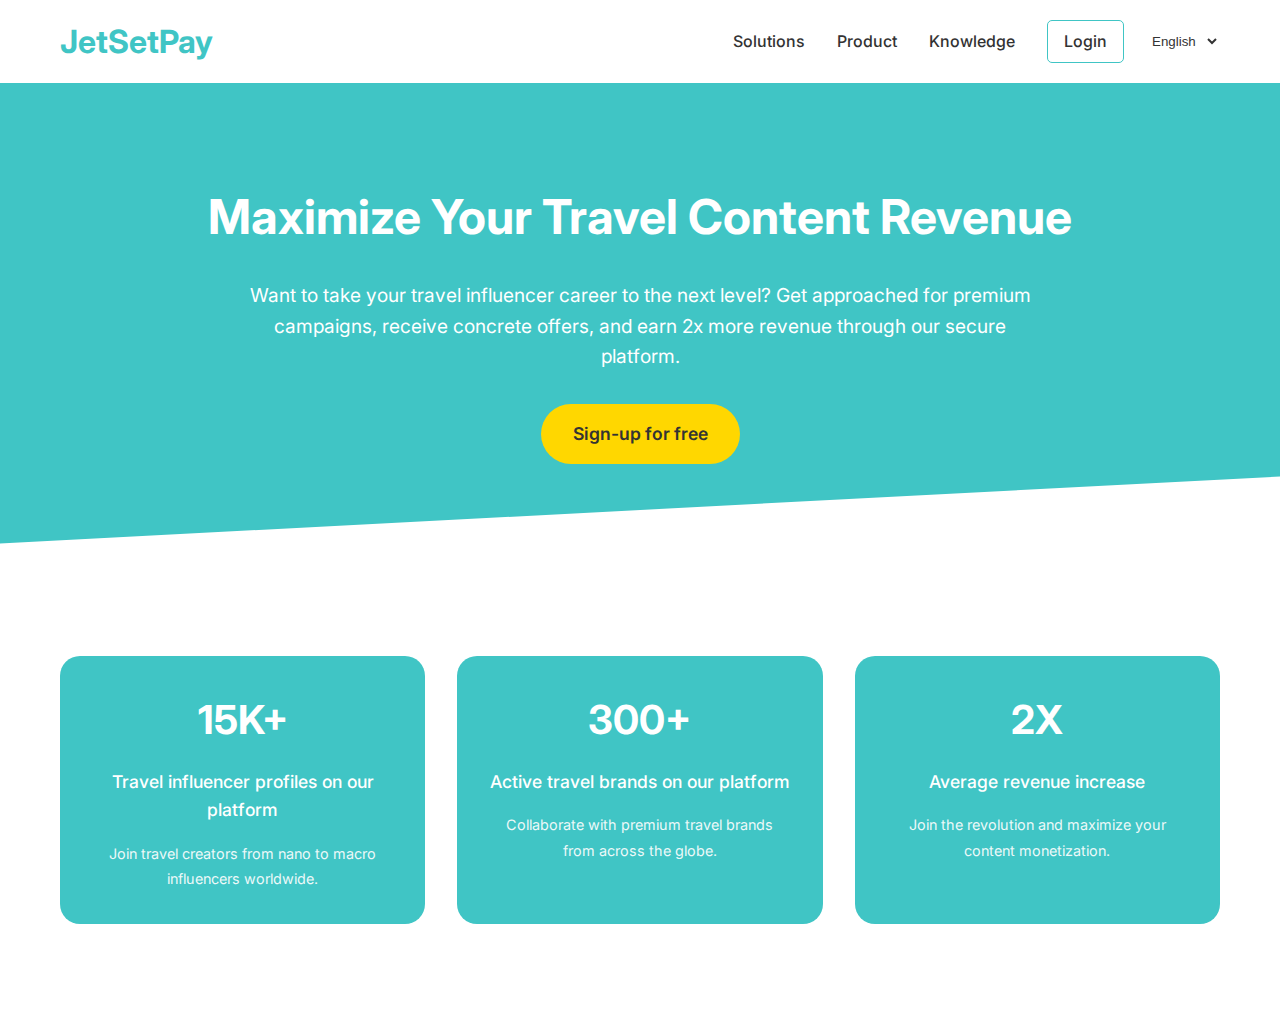
==== index.html @ 18622751 "Initial commit: Add JetSetPay landing page" ====
<!DOCTYPE html>
<html lang="en">
<head>
    <meta charset="UTF-8">
    <meta name="viewport" content="width=device-width, initial-scale=1.0">
    <title>JetSetPay - Travel Influencer Monetization Platform</title>
    <link rel="stylesheet" href="styles.css">
    <link href="https://fonts.googleapis.com/css2?family=Inter:wght@400;500;600;700&display=swap" rel="stylesheet">
</head>
<body>
    <nav class="navbar">
        <div class="container">
            <div class="logo">JetSetPay</div>
            <div class="nav-links">
                <a href="#solutions">Solutions</a>
                <a href="#product">Product</a>
                <a href="#knowledge">Knowledge</a>
                <div class="nav-right">
                    <a href="#login" class="login-btn">Login</a>
                    <select class="language-select">
                        <option value="en">English</option>
                    </select>
                </div>
            </div>
        </div>
    </nav>

    <header class="hero">
        <div class="container">
            <h1>Maximize Your Travel Content Revenue</h1>
            <p class="subtitle">Want to take your travel influencer career to the next level? Get approached for premium campaigns, receive concrete offers, and earn 2x more revenue through our secure platform.</p>
            <a href="#signup" class="cta-button">Sign-up for free</a>
        </div>
    </header>

    <section class="stats">
        <div class="container">
            <div class="stat-card">
                <h2>15K+</h2>
                <p>Travel influencer profiles on our platform</p>
                <span>Join travel creators from nano to macro influencers worldwide.</span>
            </div>
            <div class="stat-card">
                <h2>300+</h2>
                <p>Active travel brands on our platform</p>
                <span>Collaborate with premium travel brands from across the globe.</span>
            </div>
            <div class="stat-card">
                <h2>2X</h2>
                <p>Average revenue increase</p>
                <span>Join the revolution and maximize your content monetization.</span>
            </div>
        </div>
    </section>

    <script src="script.js"></script>
</body>
</html>
---- styles.css ----
:root {
    --primary-color: #40C5C5;
    --primary-dark: #35A8A8;
    --text-color: #333333;
    --white: #ffffff;
}

* {
    margin: 0;
    padding: 0;
    box-sizing: border-box;
}

body {
    font-family: 'Inter', sans-serif;
    line-height: 1.6;
    color: var(--text-color);
}

.container {
    max-width: 1200px;
    margin: 0 auto;
    padding: 0 20px;
}

/* Navbar */
.navbar {
    background: var(--white);
    padding: 1rem 0;
    box-shadow: 0 2px 4px rgba(0,0,0,0.1);
}

.navbar .container {
    display: flex;
    justify-content: space-between;
    align-items: center;
}

.logo {
    font-size: 2rem;
    font-weight: 700;
    color: var(--primary-color);
}

.nav-links {
    display: flex;
    align-items: center;
    gap: 2rem;
}

.nav-links a {
    text-decoration: none;
    color: var(--text-color);
    font-weight: 500;
}

.nav-right {
    display: flex;
    align-items: center;
    gap: 1rem;
}

.login-btn {
    padding: 0.5rem 1rem;
    border-radius: 5px;
    background: transparent;
    color: var(--primary-color);
    border: 1px solid var(--primary-color);
}

.language-select {
    padding: 0.5rem;
    border: none;
    background: transparent;
    color: var(--text-color);
}

/* Hero Section */
.hero {
    background: var(--primary-color);
    color: var(--white);
    padding: 6rem 0;
    text-align: center;
    position: relative;
    overflow: hidden;
}

.hero::after {
    content: '';
    position: absolute;
    bottom: -50px;
    left: 0;
    width: 100%;
    height: 100px;
    background: var(--white);
    transform: skewY(-3deg);
}

.hero h1 {
    font-size: 3rem;
    margin-bottom: 1.5rem;
    font-weight: 700;
}

.hero .subtitle {
    font-size: 1.2rem;
    max-width: 800px;
    margin: 0 auto 2rem;
}

.cta-button {
    display: inline-block;
    padding: 1rem 2rem;
    background: #FFD700;
    color: var(--text-color);
    text-decoration: none;
    border-radius: 50px;
    font-weight: 600;
    font-size: 1.1rem;
    transition: transform 0.3s ease;
}

.cta-button:hover {
    transform: translateY(-2px);
}

/* Stats Section */
.stats {
    padding: 6rem 0;
    background: var(--white);
}

.stats .container {
    display: grid;
    grid-template-columns: repeat(3, 1fr);
    gap: 2rem;
}

.stat-card {
    background: var(--primary-color);
    color: var(--white);
    padding: 2rem;
    border-radius: 20px;
    text-align: center;
    transition: transform 0.3s ease;
}

.stat-card:hover {
    transform: translateY(-5px);
}

.stat-card h2 {
    font-size: 2.5rem;
    margin-bottom: 1rem;
}

.stat-card p {
    font-size: 1.1rem;
    margin-bottom: 1rem;
    font-weight: 500;
}

.stat-card span {
    font-size: 0.9rem;
    opacity: 0.9;
}

/* Responsive Design */
@media (max-width: 768px) {
    .stats .container {
        grid-template-columns: 1fr;
    }
    
    .nav-links {
        display: none;
    }
    
    .hero h1 {
        font-size: 2rem;
    }
}
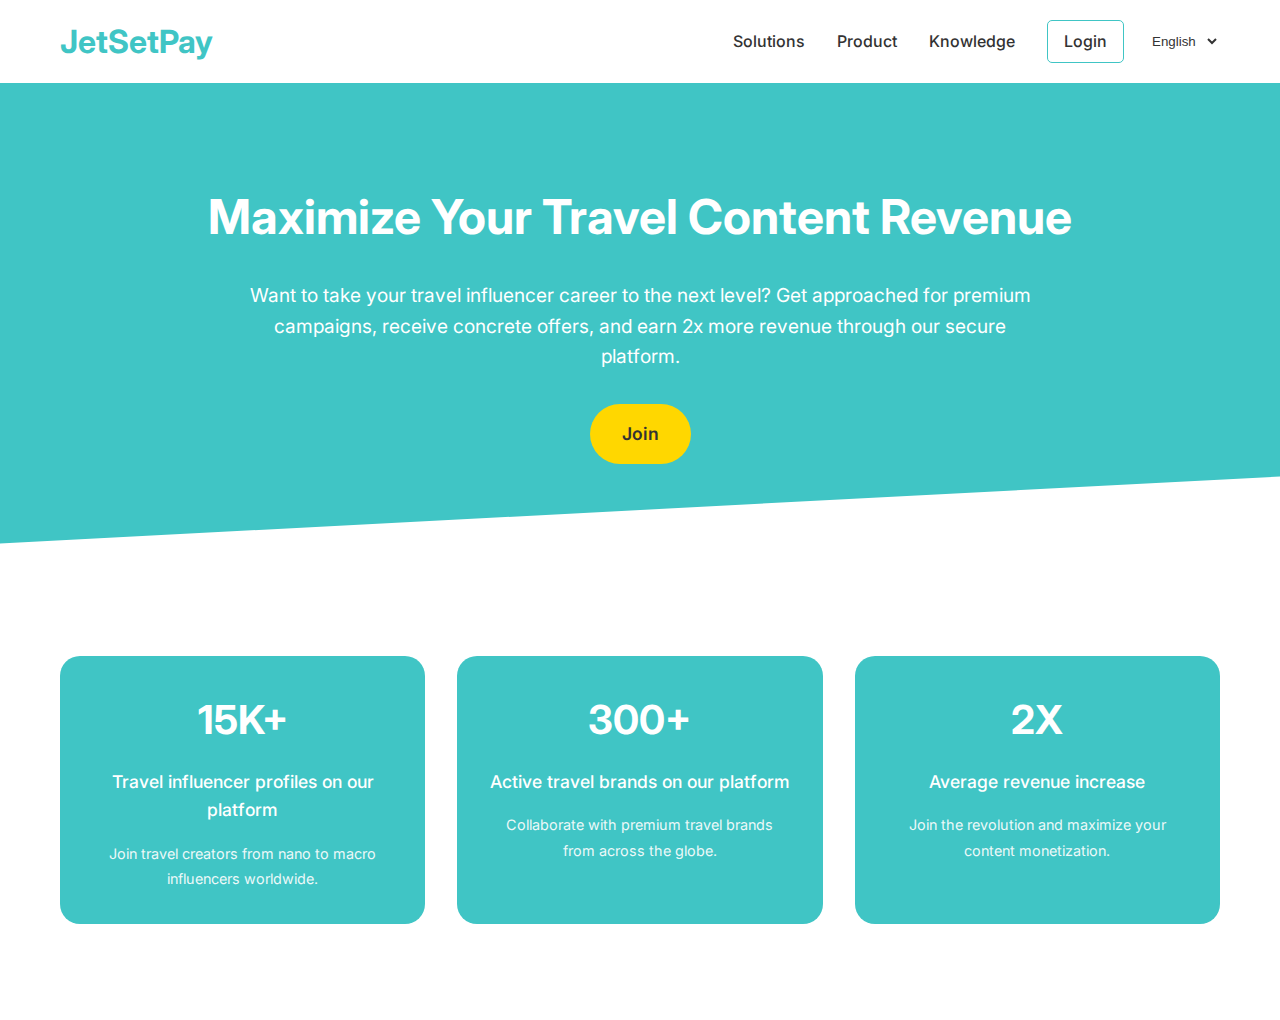
==== commit c1d9a11c: "Add signup page with form and success modal" ====
--- a/index.html
+++ b/index.html
@@ -29,7 +29,7 @@
         <div class="container">
             <h1>Maximize Your Travel Content Revenue</h1>
             <p class="subtitle">Want to take your travel influencer career to the next level? Get approached for premium campaigns, receive concrete offers, and earn 2x more revenue through our secure platform.</p>
-            <a href="#signup" class="cta-button">Sign-up for free</a>
+            <a href="signup.html" class="cta-button">Join</a>
         </div>
     </header>
 
--- a/styles.css
+++ b/styles.css
@@ -178,4 +178,123 @@
     .hero h1 {
         font-size: 2rem;
     }
+} 
+
+/* Signup Section */
+.signup-section {
+    padding: 4rem 0;
+    background: var(--white);
+    min-height: calc(100vh - 80px);
+    display: flex;
+    align-items: center;
+}
+
+.signup-form {
+    max-width: 500px;
+    margin: 0 auto;
+    padding: 2rem;
+    background: white;
+    border-radius: 10px;
+    box-shadow: 0 4px 6px rgba(0, 0, 0, 0.1);
+}
+
+.signup-form h1 {
+    color: var(--text-color);
+    margin-bottom: 1rem;
+    text-align: center;
+}
+
+.signup-form .subtitle {
+    text-align: center;
+    color: #666;
+    margin-bottom: 2rem;
+}
+
+.form-group {
+    margin-bottom: 1.5rem;
+}
+
+.form-group label {
+    display: block;
+    margin-bottom: 0.5rem;
+    color: var(--text-color);
+    font-weight: 500;
+}
+
+.form-group input {
+    width: 100%;
+    padding: 0.75rem;
+    border: 1px solid #ddd;
+    border-radius: 5px;
+    font-size: 1rem;
+    transition: border-color 0.3s ease;
+}
+
+.form-group input:focus {
+    border-color: var(--primary-color);
+    outline: none;
+}
+
+.submit-button {
+    width: 100%;
+    padding: 1rem;
+    background: var(--primary-color);
+    color: white;
+    border: none;
+    border-radius: 5px;
+    font-size: 1rem;
+    font-weight: 600;
+    cursor: pointer;
+    transition: background-color 0.3s ease;
+}
+
+.submit-button:hover {
+    background: var(--primary-dark);
+}
+
+/* Modal */
+.modal {
+    display: none;
+    position: fixed;
+    top: 0;
+    left: 0;
+    width: 100%;
+    height: 100%;
+    background: rgba(0, 0, 0, 0.5);
+    align-items: center;
+    justify-content: center;
+    z-index: 1000;
+}
+
+.modal.show {
+    display: flex;
+}
+
+.modal-content {
+    background: white;
+    padding: 2rem;
+    border-radius: 10px;
+    text-align: center;
+    max-width: 400px;
+    width: 90%;
+}
+
+.modal-content h2 {
+    color: var(--primary-color);
+    margin-bottom: 1rem;
+}
+
+.close-button {
+    margin-top: 1.5rem;
+    padding: 0.75rem 1.5rem;
+    background: var(--primary-color);
+    color: white;
+    border: none;
+    border-radius: 5px;
+    cursor: pointer;
+    transition: background-color 0.3s ease;
+}
+
+.close-button:hover {
+    background: var(--primary-dark);
 } 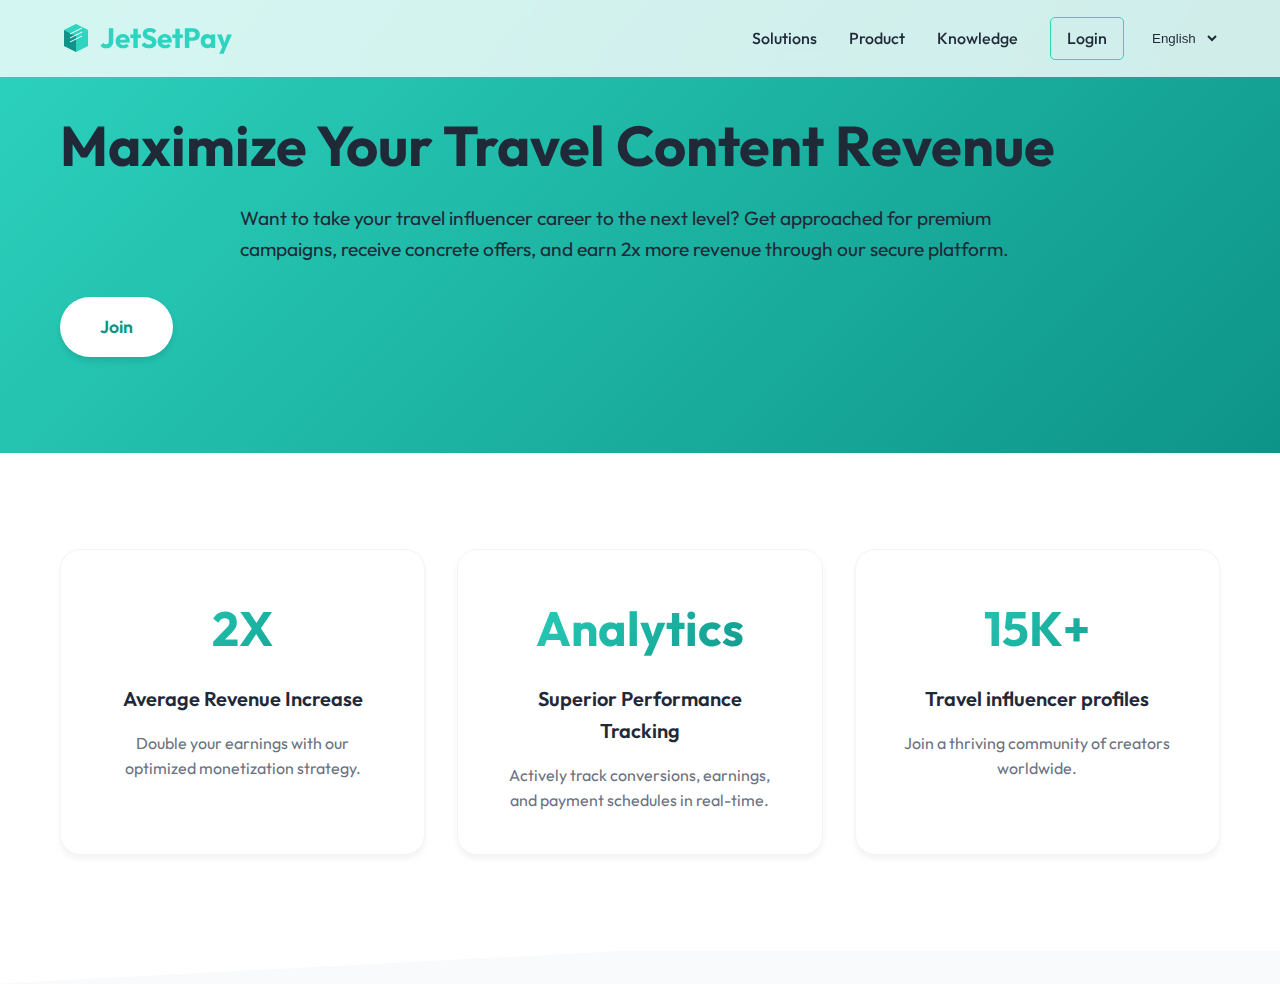
==== commit a0d58026: "Major updates: modern design, logo, reordered stats, email integration" ====
--- a/index.html
+++ b/index.html
@@ -5,12 +5,15 @@
     <meta name="viewport" content="width=device-width, initial-scale=1.0">
     <title>JetSetPay - Travel Influencer Monetization Platform</title>
     <link rel="stylesheet" href="styles.css">
-    <link href="https://fonts.googleapis.com/css2?family=Inter:wght@400;500;600;700&display=swap" rel="stylesheet">
+    <link href="https://fonts.googleapis.com/css2?family=Outfit:wght@300;400;500;600;700&display=swap" rel="stylesheet">
 </head>
 <body>
     <nav class="navbar">
         <div class="container">
-            <div class="logo">JetSetPay</div>
+            <a href="index.html" class="logo">
+                <img src="logo.svg" alt="JetSetPay Logo">
+                JetSetPay
+            </a>
             <div class="nav-links">
                 <a href="#solutions">Solutions</a>
                 <a href="#product">Product</a>
@@ -36,19 +39,19 @@
     <section class="stats">
         <div class="container">
             <div class="stat-card">
-                <h2>15K+</h2>
-                <p>Travel influencer profiles on our platform</p>
-                <span>Join travel creators from nano to macro influencers worldwide.</span>
+                <h2>2X</h2>
+                <p>Average Revenue Increase</p>
+                <span>Double your earnings with our optimized monetization strategy.</span>
             </div>
             <div class="stat-card">
-                <h2>300+</h2>
-                <p>Active travel brands on our platform</p>
-                <span>Collaborate with premium travel brands from across the globe.</span>
+                <h2>Analytics</h2>
+                <p>Superior Performance Tracking</p>
+                <span>Actively track conversions, earnings, and payment schedules in real-time.</span>
             </div>
             <div class="stat-card">
-                <h2>2X</h2>
-                <p>Average revenue increase</p>
-                <span>Join the revolution and maximize your content monetization.</span>
+                <h2>15K+</h2>
+                <p>Travel influencer profiles</p>
+                <span>Join a thriving community of creators worldwide.</span>
             </div>
         </div>
     </section>
--- a/styles.css
+++ b/styles.css
@@ -1,8 +1,12 @@
+@import url('https://fonts.googleapis.com/css2?family=Outfit:wght@300;400;500;600;700&display=swap');
+
 :root {
-    --primary-color: #40C5C5;
-    --primary-dark: #35A8A8;
-    --text-color: #333333;
+    --primary-color: #2DD4BF;
+    --primary-dark: #0D9488;
+    --text-color: #1F2937;
     --white: #ffffff;
+    --gray-50: #F9FAFB;
+    --gray-100: #F3F4F6;
 }
 
 * {
@@ -12,9 +16,10 @@
 }
 
 body {
-    font-family: 'Inter', sans-serif;
+    font-family: 'Outfit', sans-serif;
     line-height: 1.6;
     color: var(--text-color);
+    background-color: var(--gray-50);
 }
 
 .container {
@@ -25,9 +30,13 @@
 
 /* Navbar */
 .navbar {
-    background: var(--white);
+    background: rgba(255, 255, 255, 0.8);
+    backdrop-filter: blur(10px);
     padding: 1rem 0;
-    box-shadow: 0 2px 4px rgba(0,0,0,0.1);
+    position: fixed;
+    width: 100%;
+    top: 0;
+    z-index: 100;
 }
 
 .navbar .container {
@@ -37,9 +46,17 @@
 }
 
 .logo {
-    font-size: 2rem;
+    display: flex;
+    align-items: center;
+    gap: 0.5rem;
+    font-size: 1.75rem;
     font-weight: 700;
     color: var(--primary-color);
+    text-decoration: none;
+}
+
+.logo img {
+    height: 32px;
 }
 
 .nav-links {
@@ -77,12 +94,9 @@
 
 /* Hero Section */
 .hero {
-    background: var(--primary-color);
-    color: var(--white);
-    padding: 6rem 0;
-    text-align: center;
-    position: relative;
-    overflow: hidden;
+    background: linear-gradient(135deg, var(--primary-color), var(--primary-dark));
+    padding: 8rem 0 6rem;
+    margin-top: -1rem;
 }
 
 .hero::after {
@@ -97,7 +111,8 @@
 }
 
 .hero h1 {
-    font-size: 3rem;
+    font-size: 3.5rem;
+    line-height: 1.2;
     margin-bottom: 1.5rem;
     font-weight: 700;
 }
@@ -110,18 +125,20 @@
 
 .cta-button {
     display: inline-block;
-    padding: 1rem 2rem;
-    background: #FFD700;
-    color: var(--text-color);
+    padding: 1rem 2.5rem;
+    background: var(--white);
+    color: var(--primary-dark);
     text-decoration: none;
     border-radius: 50px;
     font-weight: 600;
     font-size: 1.1rem;
-    transition: transform 0.3s ease;
+    transition: all 0.3s ease;
+    box-shadow: 0 4px 6px rgba(0, 0, 0, 0.1);
 }
 
 .cta-button:hover {
     transform: translateY(-2px);
+    box-shadow: 0 6px 8px rgba(0, 0, 0, 0.15);
 }
 
 /* Stats Section */
@@ -137,32 +154,42 @@
 }
 
 .stat-card {
-    background: var(--primary-color);
-    color: var(--white);
-    padding: 2rem;
+    background: var(--white);
+    color: var(--text-color);
+    padding: 2.5rem;
     border-radius: 20px;
     text-align: center;
-    transition: transform 0.3s ease;
+    transition: all 0.3s ease;
+    box-shadow: 0 4px 6px rgba(0, 0, 0, 0.05);
+    border: 1px solid var(--gray-100);
 }
 
 .stat-card:hover {
     transform: translateY(-5px);
+    box-shadow: 0 8px 12px rgba(0, 0, 0, 0.1);
 }
 
 .stat-card h2 {
-    font-size: 2.5rem;
+    font-size: 3rem;
     margin-bottom: 1rem;
+    background: linear-gradient(135deg, var(--primary-color), var(--primary-dark));
+    -webkit-background-clip: text;
+    -webkit-text-fill-color: transparent;
+    font-weight: 700;
 }
 
 .stat-card p {
-    font-size: 1.1rem;
+    font-size: 1.25rem;
     margin-bottom: 1rem;
-    font-weight: 500;
+    font-weight: 600;
+    color: var(--text-color);
 }
 
 .stat-card span {
-    font-size: 0.9rem;
-    opacity: 0.9;
+    font-size: 1rem;
+    color: #6B7280;
+    display: block;
+    font-weight: 400;
 }
 
 /* Responsive Design */
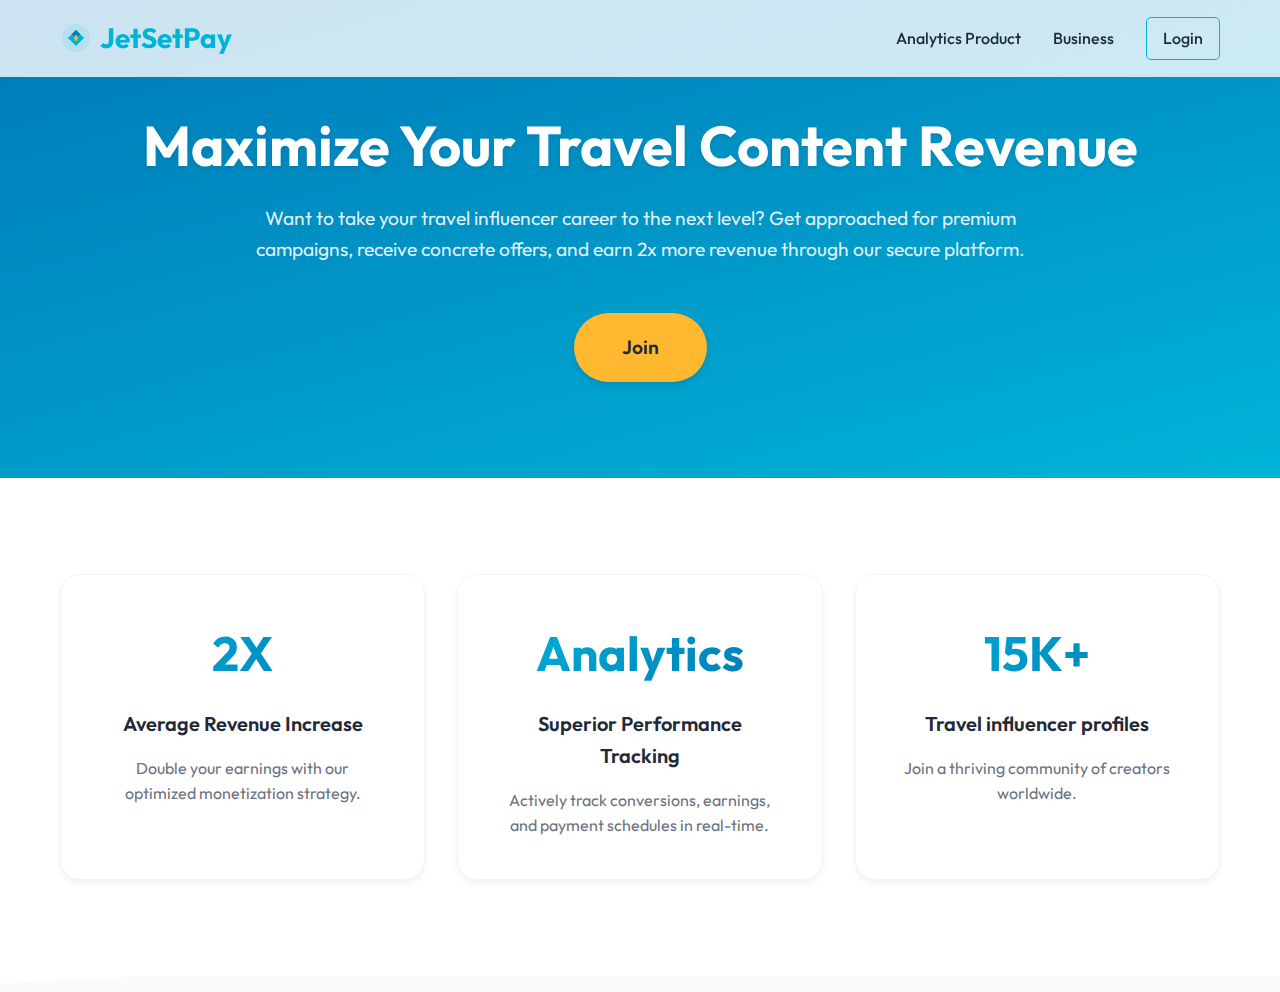
==== commit fb0a7594: "Major updates: mobile responsiveness, new colors, travel logo" ====
--- a/index.html
+++ b/index.html
@@ -15,16 +15,15 @@
                 JetSetPay
             </a>
             <div class="nav-links">
-                <a href="#solutions">Solutions</a>
-                <a href="#product">Product</a>
-                <a href="#knowledge">Knowledge</a>
-                <div class="nav-right">
-                    <a href="#login" class="login-btn">Login</a>
-                    <select class="language-select">
-                        <option value="en">English</option>
-                    </select>
-                </div>
+                <a href="#analytics">Analytics Product</a>
+                <a href="#business">Business</a>
+                <a href="login.html" class="login-btn">Login</a>
             </div>
+            <button class="mobile-menu-btn">
+                <span></span>
+                <span></span>
+                <span></span>
+            </button>
         </div>
     </nav>
 
--- a/styles.css
+++ b/styles.css
@@ -1,8 +1,9 @@
 @import url('https://fonts.googleapis.com/css2?family=Outfit:wght@300;400;500;600;700&display=swap');
 
 :root {
-    --primary-color: #2DD4BF;
-    --primary-dark: #0D9488;
+    --primary-color: #00B4D8;
+    --primary-dark: #0077B6;
+    --accent-color: #FFB830;
     --text-color: #1F2937;
     --white: #ffffff;
     --gray-50: #F9FAFB;
@@ -94,9 +95,11 @@
 
 /* Hero Section */
 .hero {
-    background: linear-gradient(135deg, var(--primary-color), var(--primary-dark));
+    background: linear-gradient(165deg, var(--primary-dark), var(--primary-color));
     padding: 8rem 0 6rem;
     margin-top: -1rem;
+    text-align: center;
+    color: var(--white);
 }
 
 .hero::after {
@@ -115,30 +118,36 @@
     line-height: 1.2;
     margin-bottom: 1.5rem;
     font-weight: 700;
+    color: var(--white);
+    text-shadow: 0 2px 4px rgba(0, 0, 0, 0.1);
 }
 
 .hero .subtitle {
     font-size: 1.2rem;
     max-width: 800px;
-    margin: 0 auto 2rem;
+    margin: 0 auto 3rem;
+    color: rgba(255, 255, 255, 0.9);
 }
 
 .cta-button {
     display: inline-block;
-    padding: 1rem 2.5rem;
-    background: var(--white);
-    color: var(--primary-dark);
+    padding: 1.2rem 3rem;
+    background: var(--accent-color);
+    color: var(--text-color);
     text-decoration: none;
     border-radius: 50px;
     font-weight: 600;
-    font-size: 1.1rem;
+    font-size: 1.2rem;
     transition: all 0.3s ease;
     box-shadow: 0 4px 6px rgba(0, 0, 0, 0.1);
+    margin: 0 auto;
+    text-align: center;
 }
 
 .cta-button:hover {
     transform: translateY(-2px);
-    box-shadow: 0 6px 8px rgba(0, 0, 0, 0.15);
+    box-shadow: 0 6px 12px rgba(0, 0, 0, 0.15);
+    background: #FFA500;
 }
 
 /* Stats Section */
@@ -192,20 +201,112 @@
     font-weight: 400;
 }
 
+/* Mobile Menu Button */
+.mobile-menu-btn {
+    display: none;
+    background: none;
+    border: none;
+    cursor: pointer;
+    padding: 0.5rem;
+}
+
+.mobile-menu-btn span {
+    display: block;
+    width: 25px;
+    height: 2px;
+    background-color: var(--primary-color);
+    margin: 5px 0;
+    transition: all 0.3s ease;
+}
+
+/* Login Page Styles */
+.login-section {
+    min-height: 100vh;
+    display: flex;
+    align-items: center;
+    justify-content: center;
+    background: linear-gradient(165deg, var(--primary-dark), var(--primary-color));
+    padding: 2rem;
+}
+
+.login-content {
+    text-align: center;
+    color: var(--white);
+    max-width: 400px;
+    margin: 0 auto;
+}
+
+.login-content h1 {
+    font-size: 2.5rem;
+    margin-bottom: 1rem;
+}
+
 /* Responsive Design */
 @media (max-width: 768px) {
+    .container {
+        padding: 0 1.5rem;
+    }
+
+    .nav-links {
+        display: none;
+        position: fixed;
+        top: 70px;
+        left: 0;
+        right: 0;
+        background: var(--white);
+        padding: 1rem;
+        flex-direction: column;
+        align-items: center;
+        gap: 1rem;
+        box-shadow: 0 4px 6px rgba(0, 0, 0, 0.1);
+    }
+
+    .nav-links.active {
+        display: flex;
+    }
+
+    .mobile-menu-btn {
+        display: block;
+    }
+
+    .hero h1 {
+        font-size: 2.5rem;
+        padding: 0 1rem;
+    }
+
+    .hero .subtitle {
+        font-size: 1.1rem;
+        padding: 0 1rem;
+    }
+
     .stats .container {
         grid-template-columns: 1fr;
-    }
-    
-    .nav-links {
-        display: none;
-    }
-    
+        gap: 1.5rem;
+        padding: 0 1.5rem;
+    }
+
+    .stat-card {
+        padding: 2rem;
+    }
+
+    .signup-form {
+        margin: 1rem;
+        padding: 1.5rem;
+    }
+}
+
+@media (max-width: 480px) {
     .hero h1 {
         font-size: 2rem;
     }
-} 
+
+    .cta-button {
+        padding: 1rem 2rem;
+        font-size: 1.1rem;
+        width: 80%;
+        max-width: 300px;
+    }
+}
 
 /* Signup Section */
 .signup-section {
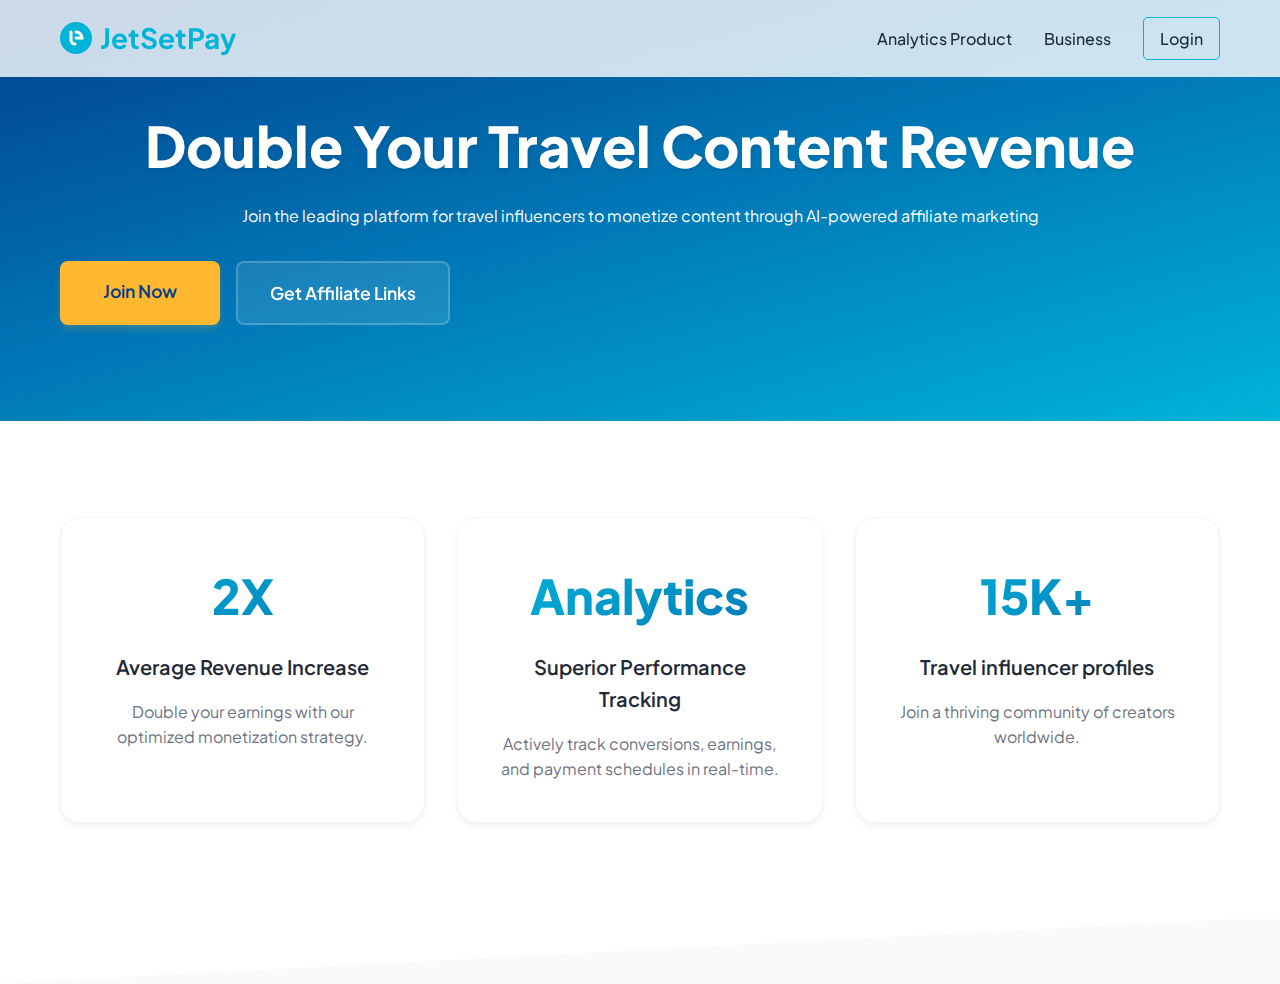
==== commit 89dc5c3c: "Add user portal pages and SEO improvements" ====
--- a/index.html
+++ b/index.html
@@ -3,6 +3,16 @@
 <head>
     <meta charset="UTF-8">
     <meta name="viewport" content="width=device-width, initial-scale=1.0">
+    <meta name="description" content="JetSetPay - Double your revenue with our travel influencer monetization platform. Get AI-powered affiliate links and maximize your content earnings.">
+    <meta name="keywords" content="travel influencer, monetization, affiliate marketing, content creator, travel content, AI affiliate links">
+    <meta name="author" content="JetSetPay">
+    <meta property="og:title" content="JetSetPay - Travel Influencer Monetization Platform">
+    <meta property="og:description" content="Double your revenue with our AI-powered travel influencer monetization platform">
+    <meta property="og:type" content="website">
+    <meta property="og:url" content="https://jetsetpay.vercel.app">
+    <meta name="twitter:card" content="summary_large_image">
+    <meta name="twitter:title" content="JetSetPay - Travel Influencer Monetization Platform">
+    <meta name="twitter:description" content="Double your revenue with our AI-powered travel influencer monetization platform">
     <title>JetSetPay - Travel Influencer Monetization Platform</title>
     <link rel="stylesheet" href="styles.css">
     <link href="https://fonts.googleapis.com/css2?family=Outfit:wght@300;400;500;600;700&display=swap" rel="stylesheet">
@@ -29,9 +39,12 @@
 
     <header class="hero">
         <div class="container">
-            <h1>Maximize Your Travel Content Revenue</h1>
-            <p class="subtitle">Want to take your travel influencer career to the next level? Get approached for premium campaigns, receive concrete offers, and earn 2x more revenue through our secure platform.</p>
-            <a href="signup.html" class="cta-button">Join</a>
+            <h1>Double Your Travel Content Revenue</h1>
+            <p>Join the leading platform for travel influencers to monetize content through AI-powered affiliate marketing</p>
+            <div class="cta-buttons">
+                <a href="signup.html" class="cta-button">Join Now</a>
+                <a href="campaigns.html" class="cta-button secondary">Get Affiliate Links</a>
+            </div>
         </div>
     </header>
 
--- a/styles.css
+++ b/styles.css
@@ -1,9 +1,11 @@
-@import url('https://fonts.googleapis.com/css2?family=Outfit:wght@300;400;500;600;700&display=swap');
+@import url('https://fonts.googleapis.com/css2?family=Plus+Jakarta+Sans:wght@300;400;500;600;700;800&display=swap');
 
 :root {
     --primary-color: #00B4D8;
     --primary-dark: #0077B6;
+    --primary-darker: #023E8A;
     --accent-color: #FFB830;
+    --gradient-yellow: #FFD93D;
     --text-color: #1F2937;
     --white: #ffffff;
     --gray-50: #F9FAFB;
@@ -17,7 +19,7 @@
 }
 
 body {
-    font-family: 'Outfit', sans-serif;
+    font-family: 'Plus Jakarta Sans', sans-serif;
     line-height: 1.6;
     color: var(--text-color);
     background-color: var(--gray-50);
@@ -95,7 +97,7 @@
 
 /* Hero Section */
 .hero {
-    background: linear-gradient(165deg, var(--primary-dark), var(--primary-color));
+    background: linear-gradient(165deg, var(--primary-darker), var(--primary-dark), var(--primary-color));
     padding: 8rem 0 6rem;
     margin-top: -1rem;
     text-align: center;
@@ -117,7 +119,7 @@
     font-size: 3.5rem;
     line-height: 1.2;
     margin-bottom: 1.5rem;
-    font-weight: 700;
+    font-weight: 800;
     color: var(--white);
     text-shadow: 0 2px 4px rgba(0, 0, 0, 0.1);
 }
@@ -127,27 +129,62 @@
     max-width: 800px;
     margin: 0 auto 3rem;
     color: rgba(255, 255, 255, 0.9);
+    font-weight: 500;
+}
+
+.cta-buttons {
+    display: flex;
+    gap: 1rem;
+    margin-top: 2rem;
 }
 
 .cta-button {
     display: inline-block;
-    padding: 1.2rem 3rem;
+    padding: 1rem 2rem;
+    font-size: 1.1rem;
+    font-weight: 600;
+    text-decoration: none;
+    border-radius: 8px;
+    transition: all 0.3s ease;
+    text-align: center;
+    min-width: 160px;
+}
+
+.cta-button:not(.secondary) {
     background: var(--accent-color);
-    color: var(--text-color);
-    text-decoration: none;
-    border-radius: 50px;
-    font-weight: 600;
-    font-size: 1.2rem;
-    transition: all 0.3s ease;
-    box-shadow: 0 4px 6px rgba(0, 0, 0, 0.1);
-    margin: 0 auto;
-    text-align: center;
-}
-
-.cta-button:hover {
+    color: var(--primary-darker);
+    box-shadow: 0 4px 6px rgba(255, 184, 48, 0.2);
+}
+
+.cta-button:not(.secondary):hover {
+    background: #FFD93D;
     transform: translateY(-2px);
-    box-shadow: 0 6px 12px rgba(0, 0, 0, 0.15);
-    background: #FFA500;
+    box-shadow: 0 6px 12px rgba(255, 184, 48, 0.3);
+}
+
+.cta-button.secondary {
+    background: rgba(255, 255, 255, 0.1);
+    color: white;
+    border: 2px solid rgba(255, 255, 255, 0.2);
+    backdrop-filter: blur(10px);
+}
+
+.cta-button.secondary:hover {
+    background: rgba(255, 255, 255, 0.2);
+    border-color: rgba(255, 255, 255, 0.3);
+    transform: translateY(-2px);
+}
+
+@media (max-width: 768px) {
+    .cta-buttons {
+        flex-direction: column;
+        gap: 0.75rem;
+    }
+
+    .cta-button {
+        width: 100%;
+        padding: 0.875rem 1.5rem;
+    }
 }
 
 /* Stats Section */
@@ -184,7 +221,7 @@
     background: linear-gradient(135deg, var(--primary-color), var(--primary-dark));
     -webkit-background-clip: text;
     -webkit-text-fill-color: transparent;
-    font-weight: 700;
+    font-weight: 800;
 }
 
 .stat-card p {
@@ -225,7 +262,7 @@
     display: flex;
     align-items: center;
     justify-content: center;
-    background: linear-gradient(165deg, var(--primary-dark), var(--primary-color));
+    background: linear-gradient(165deg, var(--primary-darker), var(--primary-dark), var(--primary-color));
     padding: 2rem;
 }
 
@@ -425,4 +462,102 @@
 
 .close-button:hover {
     background: var(--primary-dark);
+}
+
+/* Auth Form Styles */
+.auth-form {
+    max-width: 500px;
+    margin: 0 auto;
+    padding: 2.5rem;
+    background: var(--white);
+    border-radius: 15px;
+    box-shadow: 0 4px 6px rgba(0, 0, 0, 0.1);
+}
+
+.auth-form h1 {
+    color: var(--text-color);
+    margin-bottom: 1rem;
+    text-align: center;
+    font-size: 2.5rem;
+}
+
+.auth-form .subtitle {
+    text-align: center;
+    color: #6B7280;
+    margin-bottom: 2rem;
+}
+
+.error-message {
+    display: none;
+    background: #FEE2E2;
+    color: #DC2626;
+    padding: 1rem;
+    border-radius: 8px;
+    margin-bottom: 1rem;
+    font-size: 0.9rem;
+}
+
+.auth-links {
+    margin-top: 2rem;
+    text-align: center;
+    color: #6B7280;
+}
+
+.auth-links a {
+    color: var(--primary-color);
+    text-decoration: none;
+    font-weight: 500;
+}
+
+.auth-links a:hover {
+    text-decoration: underline;
+}
+
+.auth-links .divider {
+    margin: 0 0.5rem;
+    color: #D1D5DB;
+}
+
+/* Password Requirements */
+input:invalid {
+    border-color: #DC2626;
+}
+
+input:invalid:focus {
+    border-color: #DC2626;
+    box-shadow: 0 0 0 2px rgba(220, 38, 38, 0.1);
+}
+
+/* Update existing form styles */
+.form-group input {
+    width: 100%;
+    padding: 0.75rem;
+    border: 1px solid #D1D5DB;
+    border-radius: 8px;
+    font-size: 1rem;
+    transition: all 0.3s ease;
+}
+
+.form-group input:focus {
+    border-color: var(--primary-color);
+    outline: none;
+    box-shadow: 0 0 0 2px rgba(0, 180, 216, 0.1);
+}
+
+.submit-button {
+    width: 100%;
+    padding: 1rem;
+    background: var(--primary-color);
+    color: white;
+    border: none;
+    border-radius: 8px;
+    font-size: 1rem;
+    font-weight: 600;
+    cursor: pointer;
+    transition: all 0.3s ease;
+}
+
+.submit-button:hover {
+    background: var(--primary-dark);
+    transform: translateY(-1px);
 } 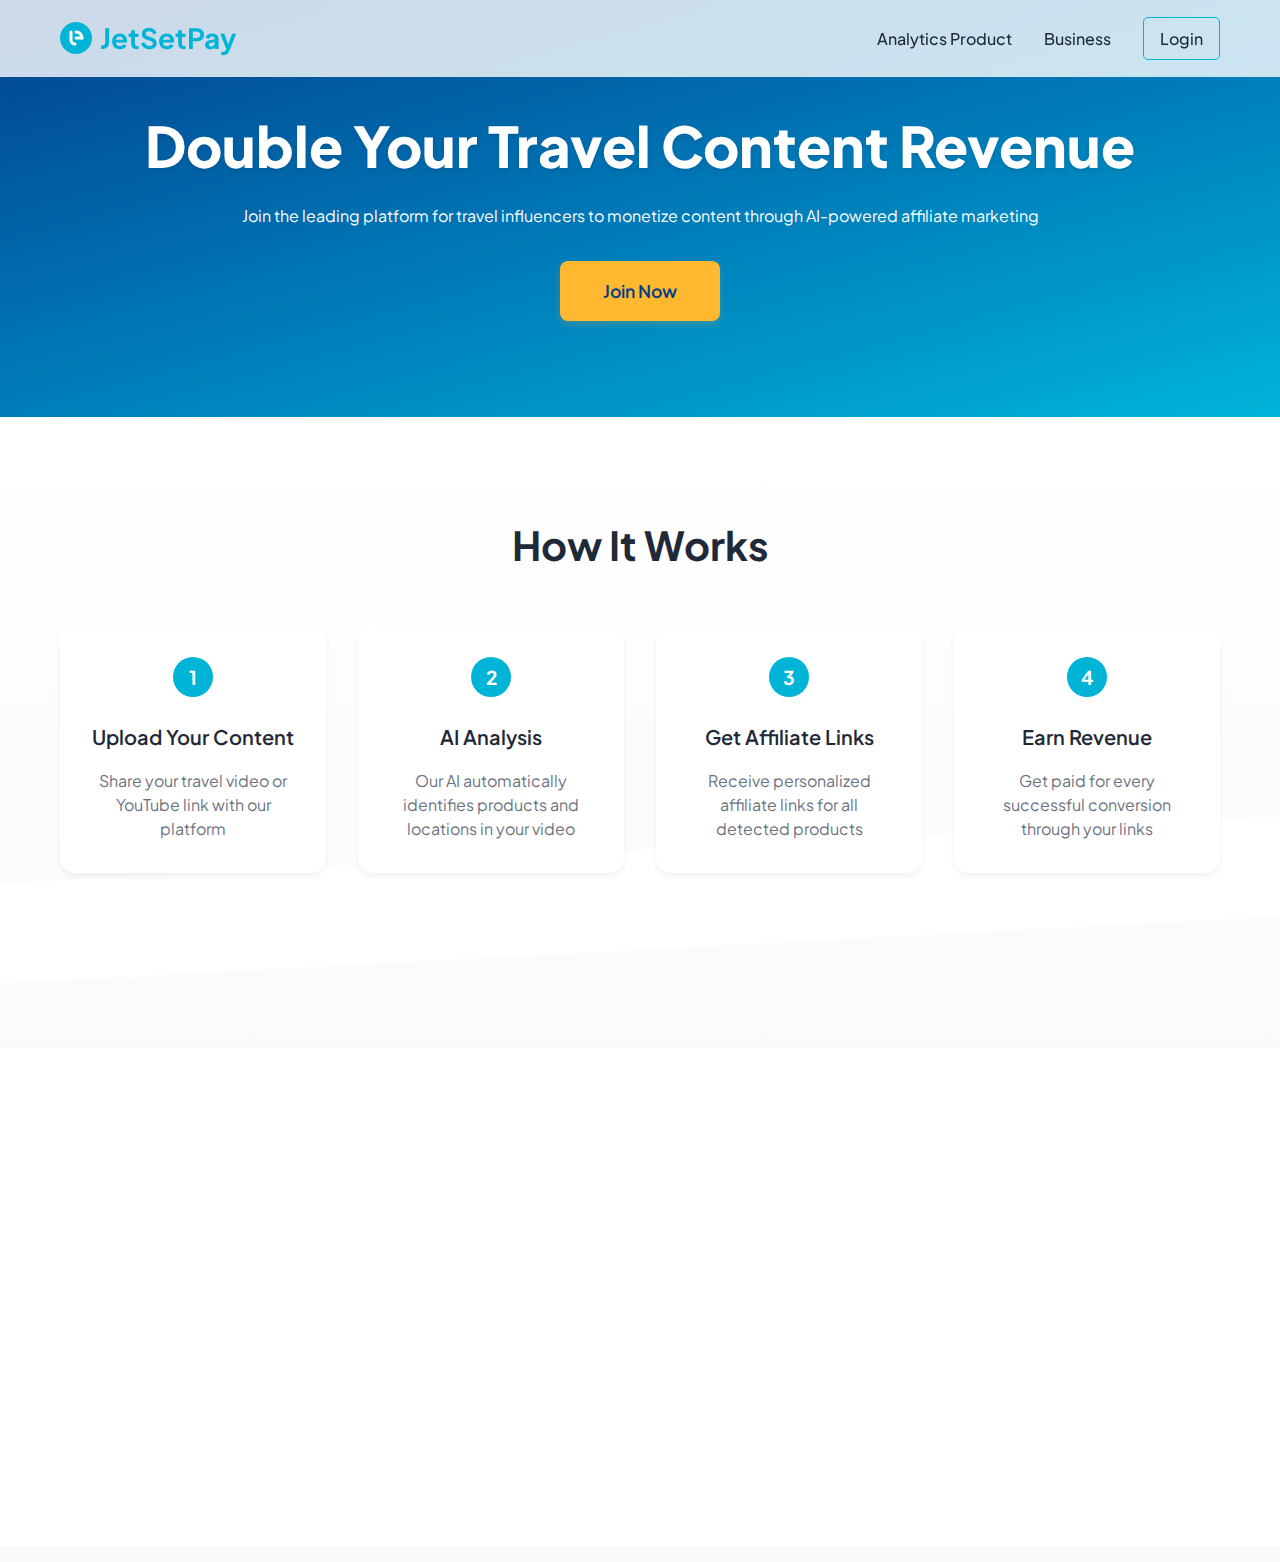
==== commit 19faf8e5: "Fix dashboard navigation, add steps section, update CTAs" ====
--- a/index.html
+++ b/index.html
@@ -43,10 +43,38 @@
             <p>Join the leading platform for travel influencers to monetize content through AI-powered affiliate marketing</p>
             <div class="cta-buttons">
                 <a href="signup.html" class="cta-button">Join Now</a>
-                <a href="campaigns.html" class="cta-button secondary">Get Affiliate Links</a>
             </div>
         </div>
     </header>
+
+    <section class="how-it-works">
+        <div class="container">
+            <h2>How It Works</h2>
+            <div class="steps-grid">
+                <div class="step-card">
+                    <div class="step-number">1</div>
+                    <h3>Upload Your Content</h3>
+                    <p>Share your travel video or YouTube link with our platform</p>
+                </div>
+                <div class="step-card">
+                    <div class="step-number">2</div>
+                    <h3>AI Analysis</h3>
+                    <p>Our AI automatically identifies products and locations in your video</p>
+                </div>
+                <div class="step-card">
+                    <div class="step-number">3</div>
+                    <h3>Get Affiliate Links</h3>
+                    <p>Receive personalized affiliate links for all detected products</p>
+                </div>
+                <div class="step-card">
+                    <div class="step-number">4</div>
+                    <h3>Earn Revenue</h3>
+                    <p>Get paid for every successful conversion through your links</p>
+                </div>
+            </div>
+            <p class="steps-footer">It's as simple as that!</p>
+        </div>
+    </section>
 
     <section class="stats">
         <div class="container">
--- a/styles.css
+++ b/styles.css
@@ -134,6 +134,7 @@
 
 .cta-buttons {
     display: flex;
+    justify-content: center;
     gap: 1rem;
     margin-top: 2rem;
 }
@@ -560,4 +561,93 @@
 .submit-button:hover {
     background: var(--primary-dark);
     transform: translateY(-1px);
+}
+
+/* How It Works Section */
+.how-it-works {
+    padding: 6rem 0;
+    background: linear-gradient(to bottom, var(--white), var(--gray-50));
+    text-align: center;
+}
+
+.how-it-works h2 {
+    font-size: 2.5rem;
+    color: var(--text-color);
+    margin-bottom: 3rem;
+    font-weight: 700;
+}
+
+.steps-grid {
+    display: grid;
+    grid-template-columns: repeat(4, 1fr);
+    gap: 2rem;
+    margin-bottom: 3rem;
+}
+
+.step-card {
+    background: var(--white);
+    padding: 2rem;
+    border-radius: 15px;
+    box-shadow: 0 4px 6px rgba(0, 0, 0, 0.05);
+    transition: all 0.3s ease;
+    position: relative;
+}
+
+.step-card:hover {
+    transform: translateY(-5px);
+    box-shadow: 0 8px 12px rgba(0, 0, 0, 0.1);
+}
+
+.step-number {
+    width: 40px;
+    height: 40px;
+    background: var(--primary-color);
+    color: white;
+    border-radius: 50%;
+    display: flex;
+    align-items: center;
+    justify-content: center;
+    font-weight: 700;
+    font-size: 1.2rem;
+    margin: 0 auto 1.5rem;
+}
+
+.step-card h3 {
+    color: var(--text-color);
+    font-size: 1.25rem;
+    margin-bottom: 1rem;
+    font-weight: 600;
+}
+
+.step-card p {
+    color: #6B7280;
+    font-size: 1rem;
+    line-height: 1.5;
+}
+
+.steps-footer {
+    font-size: 1.2rem;
+    color: var(--primary-color);
+    font-weight: 600;
+}
+
+@media (max-width: 768px) {
+    .steps-grid {
+        grid-template-columns: 1fr;
+        gap: 1.5rem;
+        padding: 0 1.5rem;
+    }
+
+    .step-card {
+        padding: 1.5rem;
+    }
+
+    .how-it-works {
+        padding: 4rem 0;
+    }
+
+    .how-it-works h2 {
+        font-size: 2rem;
+        margin-bottom: 2rem;
+    }
 } 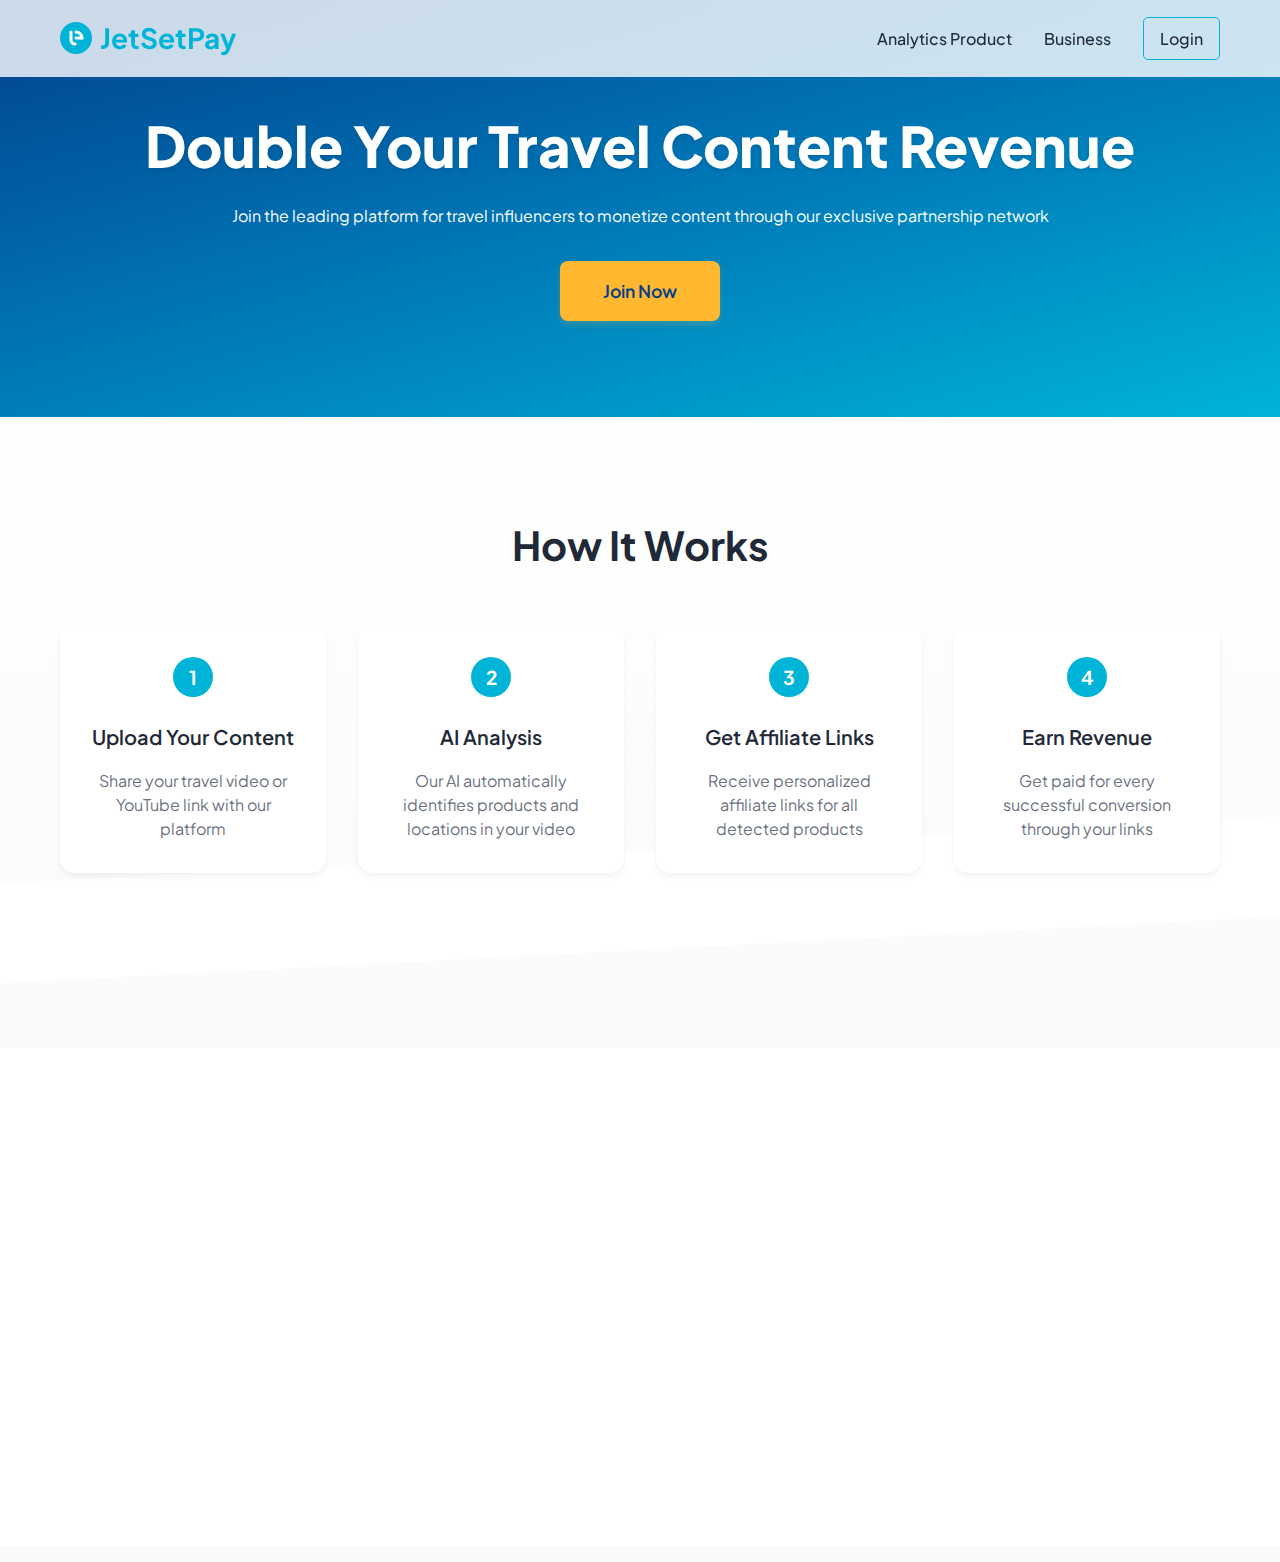
==== commit 169eec86: "Add campaign creation page with AI analysis flow" ====
--- a/index.html
+++ b/index.html
@@ -15,7 +15,7 @@
     <meta name="twitter:description" content="Double your revenue with our AI-powered travel influencer monetization platform">
     <title>JetSetPay - Travel Influencer Monetization Platform</title>
     <link rel="stylesheet" href="styles.css">
-    <link href="https://fonts.googleapis.com/css2?family=Outfit:wght@300;400;500;600;700&display=swap" rel="stylesheet">
+    <link href="https://fonts.googleapis.com/css2?family=Plus+Jakarta+Sans:wght@300;400;500;600;700;800&display=swap" rel="stylesheet">
 </head>
 <body>
     <nav class="navbar">
@@ -40,7 +40,7 @@
     <header class="hero">
         <div class="container">
             <h1>Double Your Travel Content Revenue</h1>
-            <p>Join the leading platform for travel influencers to monetize content through AI-powered affiliate marketing</p>
+            <p>Join the leading platform for travel influencers to monetize content through our exclusive partnership network</p>
             <div class="cta-buttons">
                 <a href="signup.html" class="cta-button">Join Now</a>
             </div>
@@ -81,17 +81,17 @@
             <div class="stat-card">
                 <h2>2X</h2>
                 <p>Average Revenue Increase</p>
-                <span>Double your earnings with our optimized monetization strategy.</span>
+                <span>Double your earnings with our exclusive travel partnerships.</span>
+            </div>
+            <div class="stat-card">
+                <h2>15K+</h2>
+                <p>Travel influencer profiles</p>
+                <span>Join a thriving community of creators worldwide.</span>
             </div>
             <div class="stat-card">
                 <h2>Analytics</h2>
                 <p>Superior Performance Tracking</p>
                 <span>Actively track conversions, earnings, and payment schedules in real-time.</span>
-            </div>
-            <div class="stat-card">
-                <h2>15K+</h2>
-                <p>Travel influencer profiles</p>
-                <span>Join a thriving community of creators worldwide.</span>
             </div>
         </div>
     </section>
--- a/styles.css
+++ b/styles.css
@@ -149,6 +149,8 @@
     transition: all 0.3s ease;
     text-align: center;
     min-width: 160px;
+    border: none;
+    outline: none;
 }
 
 .cta-button:not(.secondary) {
@@ -407,15 +409,18 @@
     background: var(--primary-color);
     color: white;
     border: none;
-    border-radius: 5px;
+    outline: none;
+    border-radius: 8px;
     font-size: 1rem;
     font-weight: 600;
     cursor: pointer;
-    transition: background-color 0.3s ease;
+    transition: all 0.3s ease;
 }
 
 .submit-button:hover {
     background: var(--primary-dark);
+    transform: translateY(-1px);
+    box-shadow: 0 4px 6px rgba(0, 180, 216, 0.2);
 }
 
 /* Modal */
@@ -551,6 +556,7 @@
     background: var(--primary-color);
     color: white;
     border: none;
+    outline: none;
     border-radius: 8px;
     font-size: 1rem;
     font-weight: 600;
@@ -561,6 +567,7 @@
 .submit-button:hover {
     background: var(--primary-dark);
     transform: translateY(-1px);
+    box-shadow: 0 4px 6px rgba(0, 180, 216, 0.2);
 }
 
 /* How It Works Section */
@@ -650,4 +657,22 @@
         font-size: 2rem;
         margin-bottom: 2rem;
     }
+}
+
+.primary-button {
+    padding: 0.75rem 1.5rem;
+    background: var(--primary-color);
+    color: white;
+    border-radius: 8px;
+    text-decoration: none;
+    font-weight: 600;
+    transition: all 0.3s ease;
+    border: none;
+    outline: none;
+}
+
+.primary-button:hover {
+    background: var(--primary-dark);
+    transform: translateY(-1px);
+    box-shadow: 0 4px 6px rgba(0, 180, 216, 0.2);
 } 